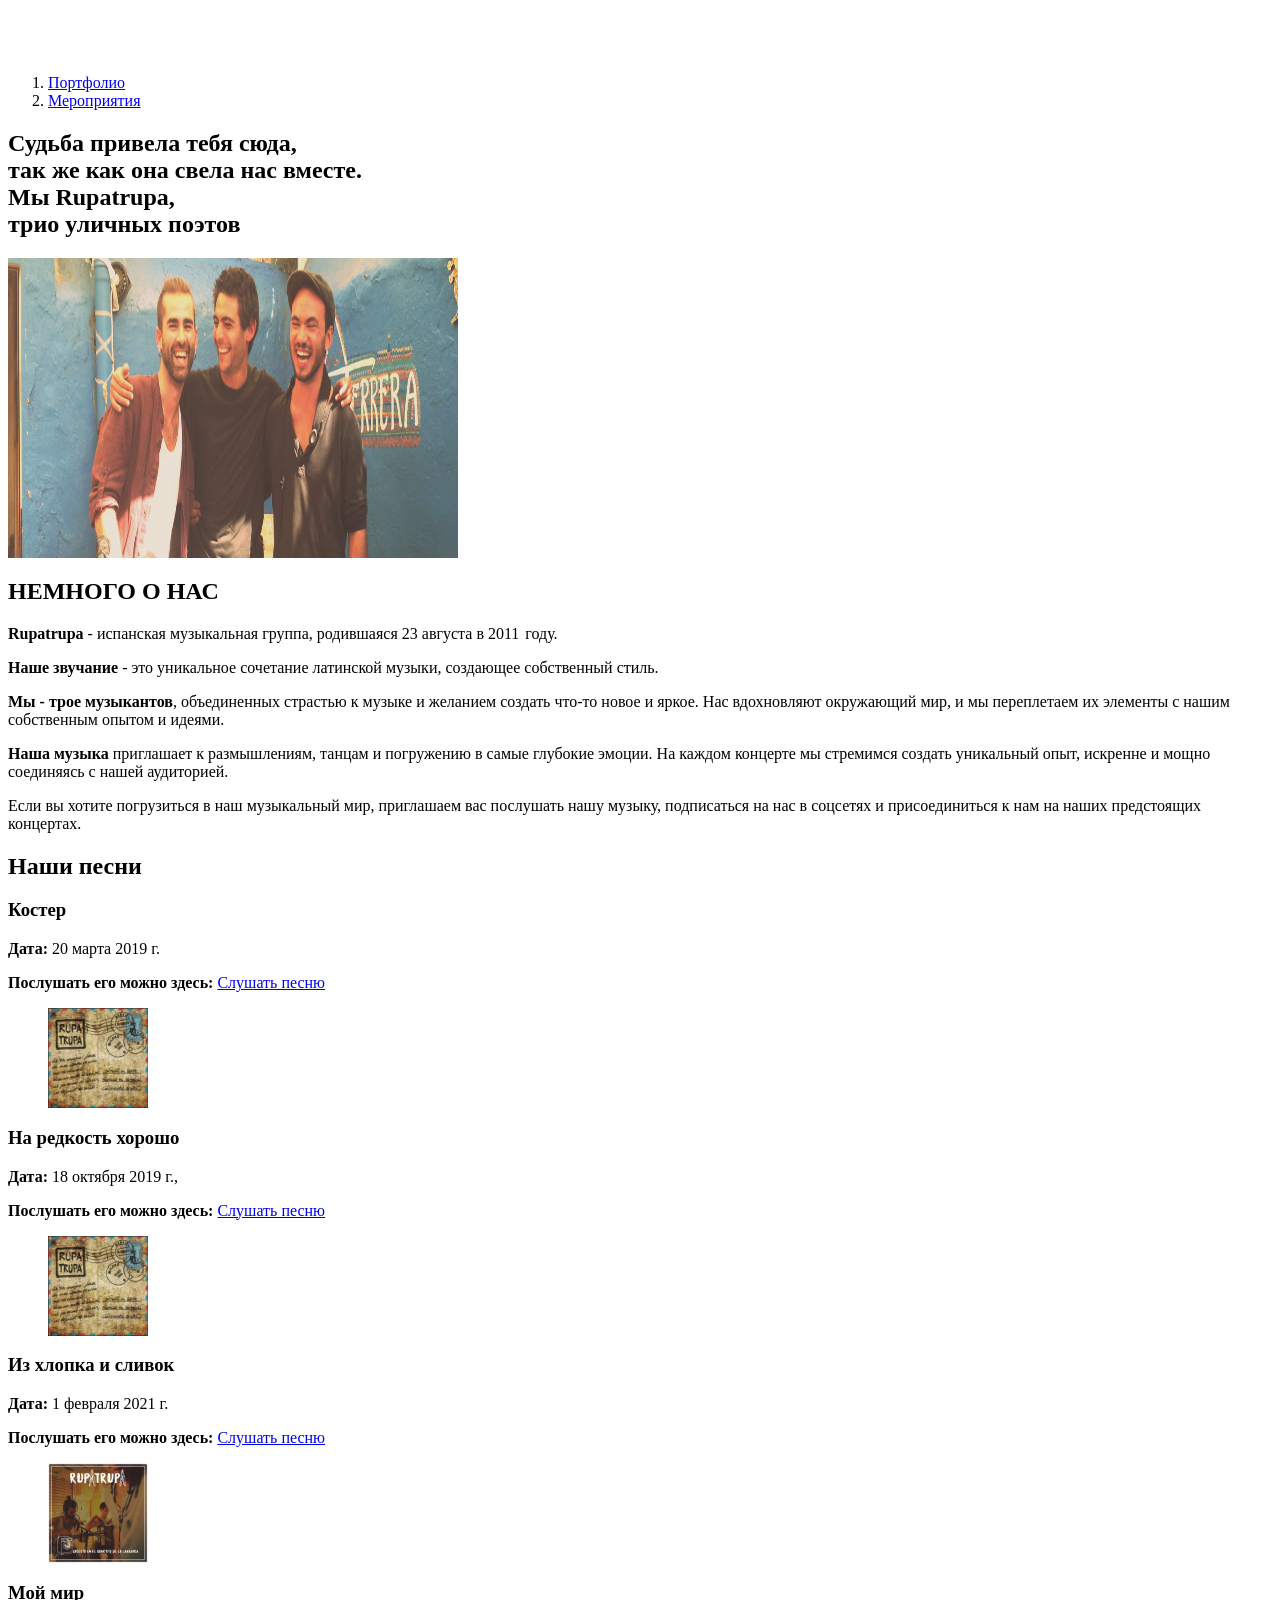
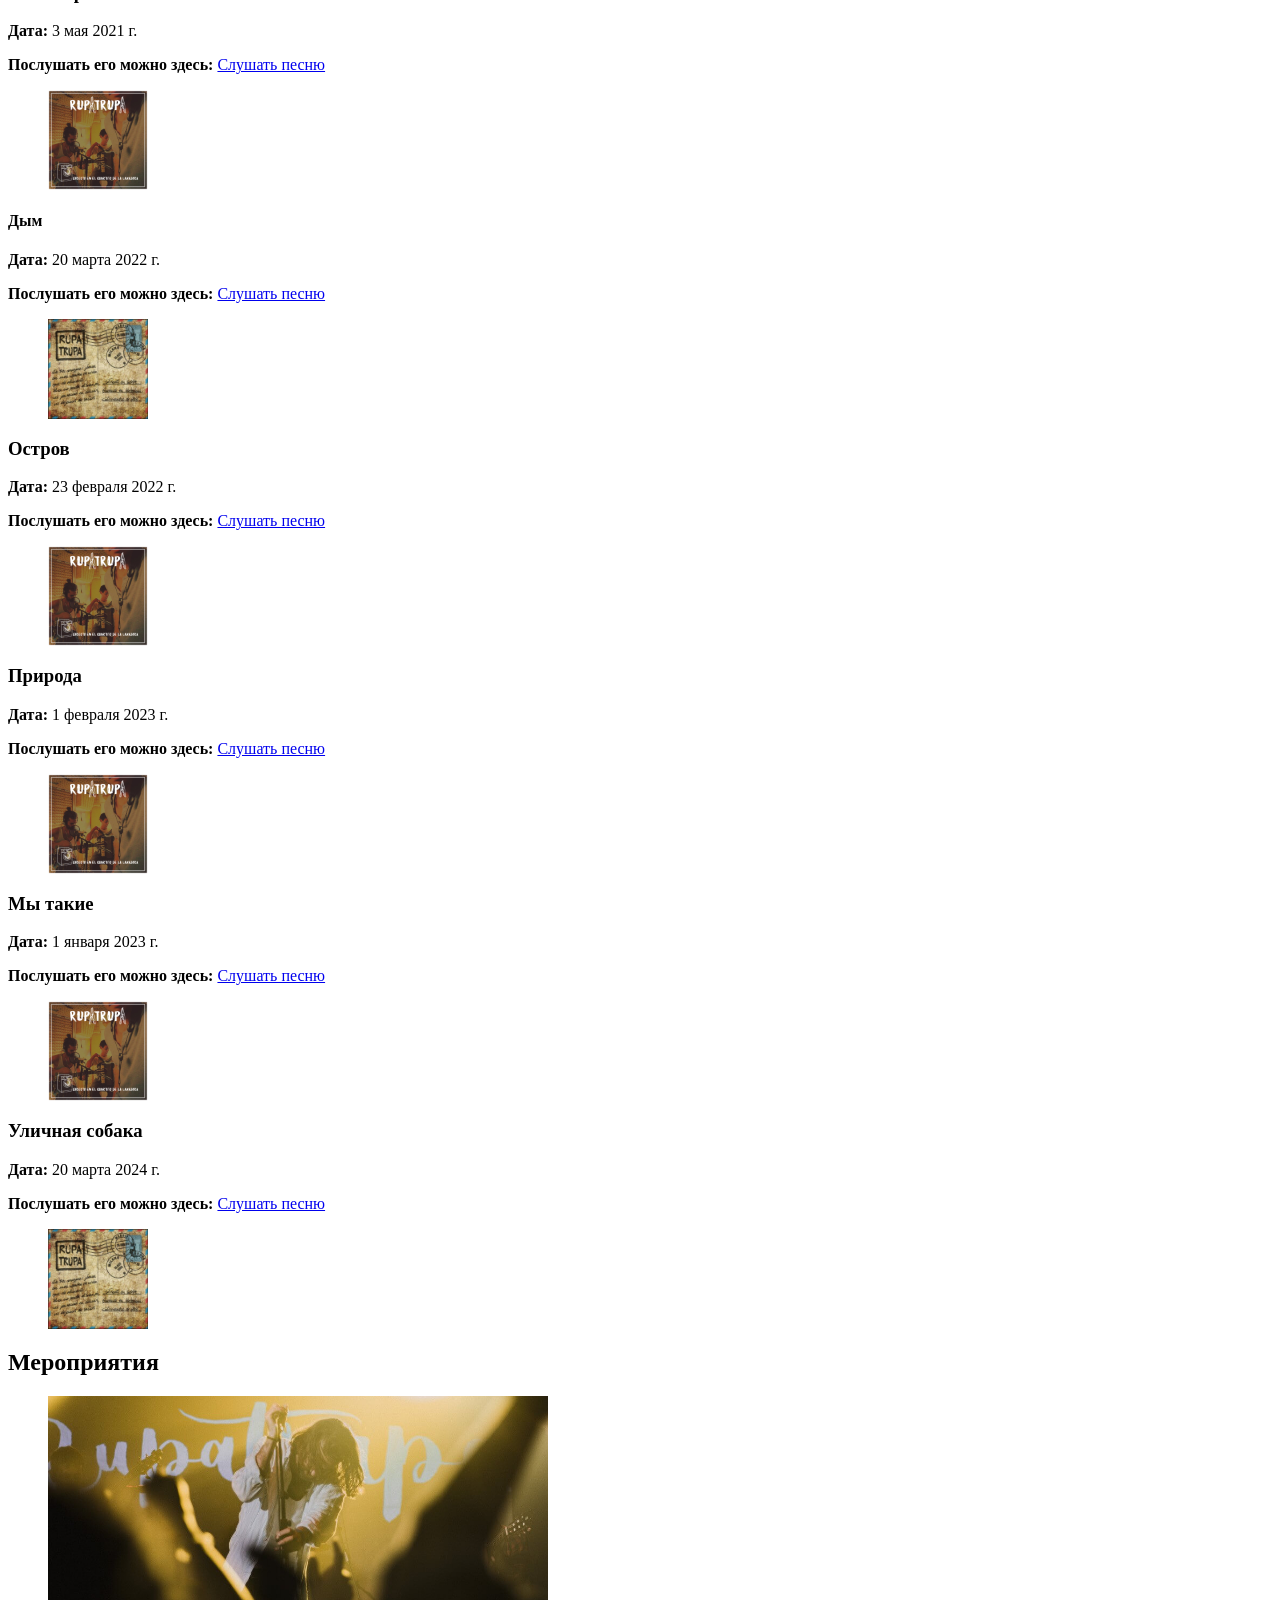
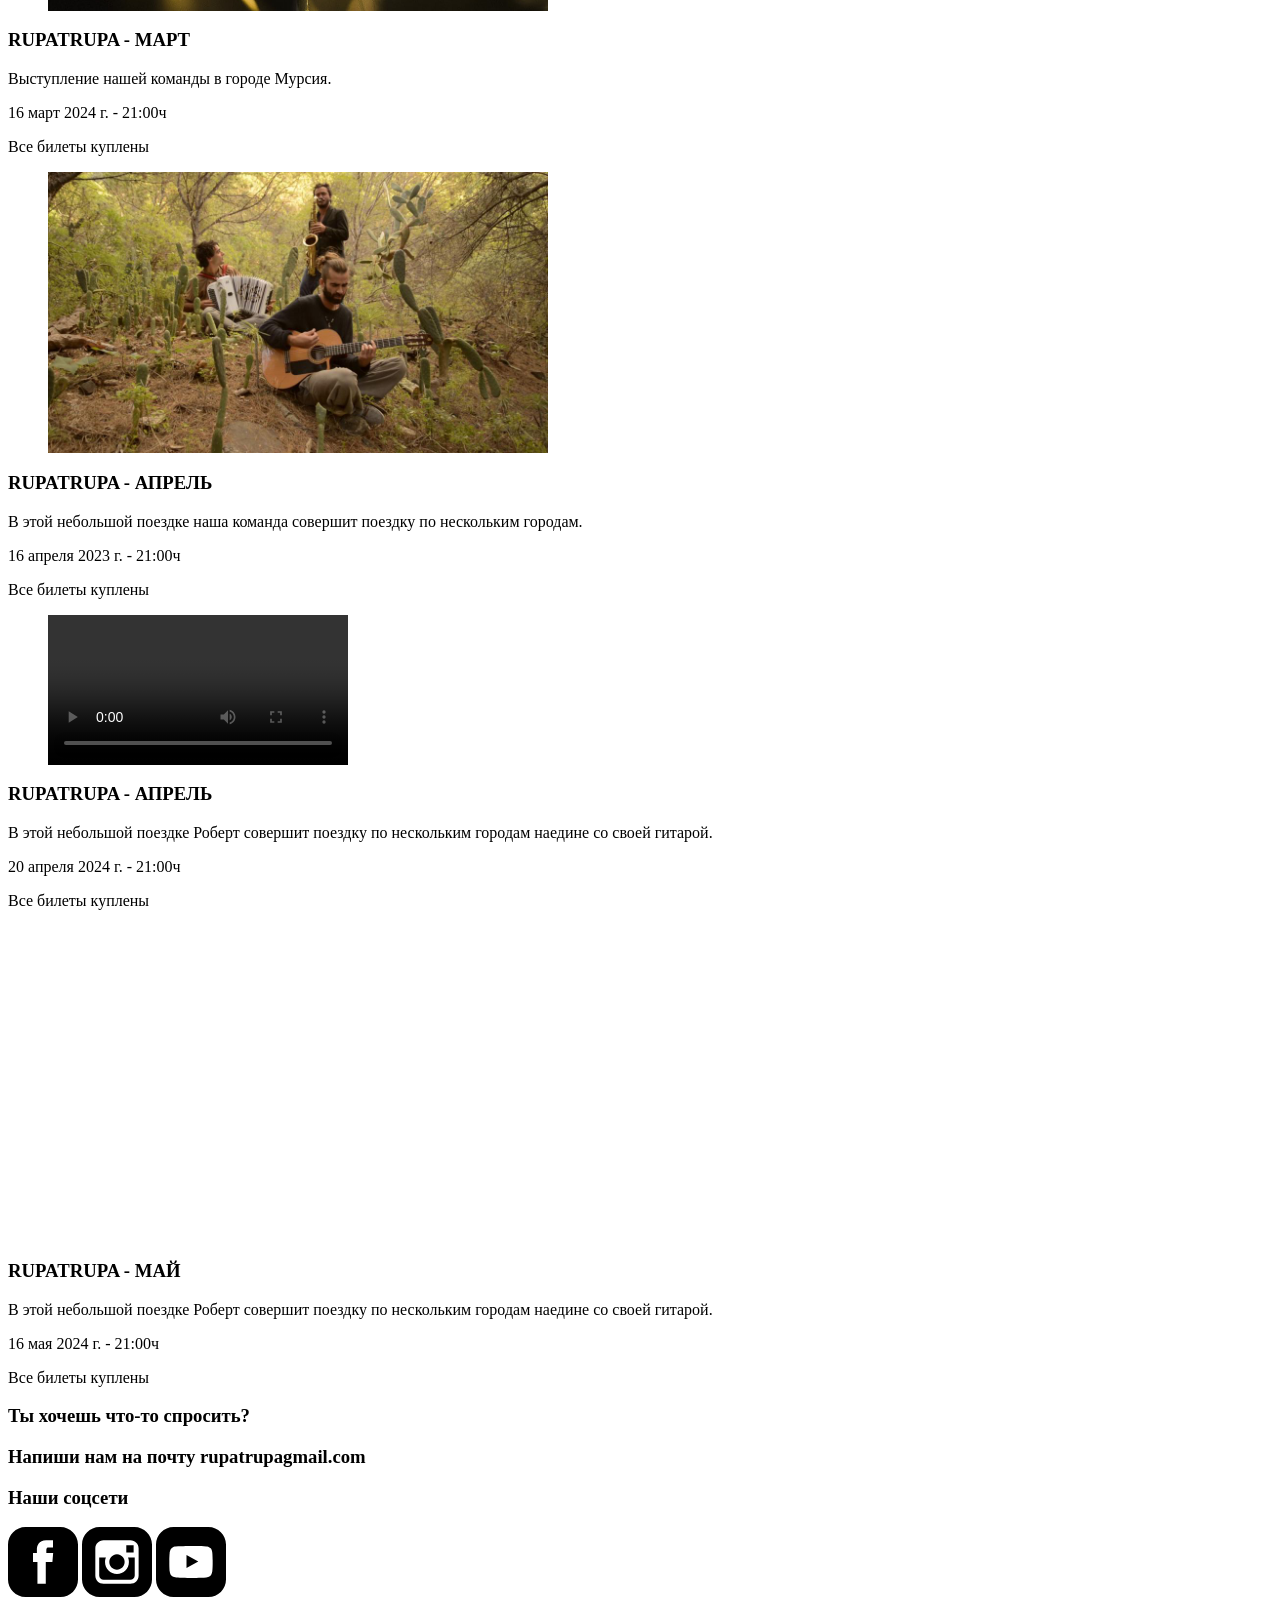
==== index.html @ 08606d7d "Add files via upload" ====
<html lang="es">
  <head>
    <meta charset="UTF-8" />
    <title>Rupatrupa</title>
    <link rel="icon" type="image/icon" href="images/git.ico" />
    <link rel="stylesheet" href="css/styl.css">
  </head>
  
  <body>
  
    <header class="header">
      <div class="container" >
        <img src="images/logo.png" alt="лого" width="170px" height="50px" />
        <nav class="menu">
          <ol>
            <li>
              <a href="#portafolio">Портфолио</a> </li>
             <li>
              <a href="#eventos">Мероприятия</a>
            </li>
          </ol>
        </nav>
      </div>
    </header>
    
	
    <section class="hero">
      <div class="container">
        <h1>
          Судьба привела тебя сюда, <br> так же как она свела нас вместе. <br>  Мы Rupatrupa, <br> трио уличных поэтов
        </h1>
       <img class="hero_image" src="images/hero.jpg" width="450" height="300" alt="imagen">
      </div>
    </section>
	
	
    <div class="container">
      <h2>НЕМНОГО О НАС</h2>
    </div>
	
	
        <div class="container"> 
			<p><strong> Rupatrupa </strong> - испанская музыкальная группа, родившаяся 23 августа в 2011  году.</p>
			<p><strong> Наше звучание </strong> - это уникальное сочетание латинской музыки, создающее собственный стиль.</p>
			<p><strong> Мы - трое музыкантов</strong>, объединенных страстью к музыке и желанием создать что-то новое и яркое. 
			Нас вдохновляют окружающий мир, и мы переплетаем их элементы с нашим собственным опытом и идеями.</p>
			<p><strong>Наша музыка </strong> приглашает к размышлениям, танцам и погружению в самые глубокие эмоции. 
			На каждом концерте мы стремимся создать уникальный опыт, искренне и мощно соединяясь с нашей аудиторией.</p>
			<p>Если вы хотите погрузиться в наш музыкальный мир, приглашаем вас послушать нашу музыку, подписаться на нас в соцсетях и присоединиться к нам на наших предстоящих концертах.</p>
		</div>
  
	
	<div class="container">
      <h2>Наши песни</h2>
    </div>
    <section class="portfolio">
	
        <article class="project orange">
          <div class="song_details">  
            <h3 class="song_title">Костер</h3> 
            <p><strong> Дата:</strong> 20 марта 2019 г.</p>
            <p><strong>Послушать его можно здесь: </strong> <a href="https://www.youtube.com/watch?v=B21QN-ocC3s">Слушать песню</a> </p> 
            <figure class="album_imageContainer"><img class="project_image" width="100px" src="images/directo_en_sdma.jpg" alt="Костер"></figure>
          </div>
        </article>
		
        <article class="project blue">
          <div class="song_details">  
            <h3 class="song_title">На редкость хорошо</h3> 
            <p><strong>Дата:</strong> 18 октября 2019 г.,</p>
            <p><strong>Послушать его можно здесь: </strong> <a href="https://www.youtube.com/watch?v=B21QN-ocC3s">Слушать песню</a> </p>             
                        
            <figure class="album_imageContainer"><img class="project_image" width="100px" src="images/directo_en_sdma.jpg" alt="На редкость хорошо"></figure>
          </div>
        </article>
		
        <article class="project orange">
          <div class="song_details">  
            <h3 class="song_title">Из хлопка и сливок</h3> 
            <p><strong>Дата: </strong>1 февраля 2021 г.</p>
            <p><strong>Послушать его можно здесь: </strong> <a href="https://www.youtube.com/watch?v=104ztWFC1-w">Слушать песню</a> </p>
            
			<figure class="album_imageContainer"><img class="project_image" width="100px" src="images/Directo_En_El_Cuartito_De_La_Lavadora.jpg" alt="Из хлопка и сливок"></figure>
          </div>
        </article>
		
        <article class="project blue">
          <div class="song_details">  
            <h3 class="song_title">Мой мир</h3> 
            <p><strong>Дата: </strong>3 мая 2021 г.</p>
            <p><strong>Послушать его можно здесь: </strong> <a href="https://www.youtube.com/watch?v=YXo5l6yQ_VI">Слушать песню</a> </p>
      
			<figure class="album_imageContainer"><img class="project_image" width="100px" src="images/Directo_En_El_Cuartito_De_La_Lavadora.jpg" alt="Мой мир"></figure>
          </div>
        </article>
		
        <article class="project orange">
          <div class="song_details">  
            <h4 class="song_title">Дым</h4> 
            <p><strong>Дата:</strong> 20 марта 2022 г.</p>
            <p><strong>Послушать его можно здесь: </strong> <a href="https://www.youtube.com/watch?v=Vs8EsCVEpsI">Слушать песню</a> </p>
            
			<figure class="album_imageContainer"><img class="project_image" width="100px" src="images/directo_en_sdma.jpg" alt="Дым"></figure>
          </div>
        </article>
		
        <article class="project blue">
          <div class="song_details">  
            <h3 class="song_title">Остров</h3> 
            <p><strong>Дата: </strong>23 февраля 2022 г.</p>
            <p><strong>Послушать его можно здесь: </strong> <a href="https://www.youtube.com/watch?v=RRPLOMnJju4">Слушать песню</a></p>
            
			<figure class="album_imageContainer"><img class="project_image" width="100px" src="images/Directo_En_El_Cuartito_De_La_Lavadora.jpg" alt="Остров"></figure>
          </div>
        </article>
		
        <article class="project orange">
          <div class="song_details">  
            <h3 class="song_title">Природа</h3> 
            <p><strong>Дата: </strong>1 февраля 2023 г.</p>
            <p><strong>Послушать его можно здесь: </strong> <a href="https://www.youtube.com/watch?v=TB2hC07CUnU">Слушать песню</a> </p>
            
			<figure class="album_imageContainer"><img class="project_image" width="100px" src="images/Directo_En_El_Cuartito_De_La_Lavadora.jpg" alt="Природа"></figure>
          </div>
        </article>
		
        <article class="project blue">
          <div class="song_details">  
            <h3 class="song_title">Мы такие</h3> 
            <p><strong>Дата: </strong> 1 января 2023 г.</p>
            <p><strong>Послушать его можно здесь: </strong> <a href="https://www.youtube.com/watch?v=Q0g835ZI-mk">Слушать песню</a> </p>
            
			<figure class="album_imageContainer"><img class="project_image" width="100px" src="images/Directo_En_El_Cuartito_De_La_Lavadora.jpg" alt="Мы такие"></figure>
          </div>
        </article>
		
        <article class="project orange">
          <div class="song_details">  
            <h3 class="song_title">Уличная собака</h3> 
            <p><strong>Дата:</strong> 20 марта 2024 г.</p>
            <p><strong>Послушать его можно здесь: </strong> <a href="https://www.youtube.com/watch?v=DteEAv3qIuc">Слушать песню</a> </p>
			<figure class="album_imageContainer"><img class="project_image" width="100px" src="images/directo_en_sdma.jpg" alt="Уличная собака"></figure>
          </div>
        </article> 
		
    </section>
	
	
    <div class="container">
      <h2 class="event-list-title" >Мероприятия</h2>
    </div>
    <section id="eventos" class="event_list" >
      <div class="container">
	  
        <article class="event">
          <figure class="event_imageContainer">
            <img class="event_image" src="images/Concierto-de-Rupatrupa-en-Bogota-2020.jpg" width="500" />
          </figure>
          <div class="event_details">
            <h3 class="event_title" >RUPATRUPA - МАРТ</h3>
            <p class="event_description">Выступление нашей команды в городе Мурсия.</p>
            <div class="event_info">
              <p>16 март 2024 г. - 21:00ч</p>
            </div>
            <a class="event_url">Все билеты куплены</a>
          </div>
        </article>
		
        <article class="event">
          <figure class="event_imageContainer">
            <img class="event_image" src="images/concierto-numero-tres.jpg" width="500" />
          </figure>
          <div class="event_details">
            <h3 class="event_title" >RUPATRUPA - АПРЕЛЬ</h3>
            <p class="event_description">В этой небольшой поездке наша команда совершит поездку по нескольким городам.</p>
            <div class="event_info">
              <p>16 апреля 2023 г. - 21:00ч</p>
            </div>
            <a class="event_url">Все билеты куплены</a>
          </div>
        </article>
		
        <article class="event">
          <figure class="event_imageContainer">
            <video class="html_video" src="images/Rupatrupa_-_Playa_Libertad.mp4" controls></video>
          </figure>
          <div class="event_details">
            <h3 class="event_title" >RUPATRUPA - АПРЕЛЬ</h3>
            <p class="event_description">В этой небольшой поездке Роберт совершит поездку по нескольким городам наедине со своей гитарой.</p>
            <div class="event_info">
              <p>20 апреля 2024 г. - 21:00ч</p>
            </div>
            <a class="event_url">Все билеты куплены</a>
          </div>
        </article>
		
        <article class="event">
          <figure class="event_imageContainer">
            <div class="youtube-container">
              <iframe class="youtube-video" width="560" height="315" src="https://www.youtube.com/embed/HrO_XR2rJbs" frameborder="0" allow="accelerometer; autoplay; encrypted-media; gyroscope; picture-in-picture" allowfullscreen></iframe>
            </div>
          </figure>
          <div class="event_details">
            <h3 class="event_title" >RUPATRUPA - МАЙ</h3>
            <p class="event_description">В этой небольшой поездке Роберт совершит поездку по нескольким городам наедине со своей гитарой.</p>
            <div class="event_info">
              <p>16 мая 2024 г. - 21:00ч</p>
            </div>
            <a class="event_url">Все билеты куплены</a>
          </div>
        </article>
		
      </div>
    </section>
    
	
    <footer class="footer">
	
      <div class="container">
	  
        <form action="/suscripcion/" class="form_email">
		
            <h3>Ты хочешь что-то спросить?</h3> 
			<h3>Напиши нам на почту rupatrupagmail.com </h3>
			
			<h3>Наши соцсети </h3> 
			<a href="https://www.facebook.com/sesiondemicrosabiertos"><img  src="images/facebook.svg" width="70" height="70" alt="imagen"></a>
			<a href="https://www.instagram.com/sesiondemicrosabiertos"><img  src="images/instagram.svg" width="70" height="70" alt="imagen"></a>
			<a href="https://www.youtube.com/@sesiondemicrosabiertos/videos"><img src="images/youtube.svg" width="70" height="70" alt="imagen"></a> 
			
        </form>

      </div>
    
    </footer>
   
  </body>
  
</html>
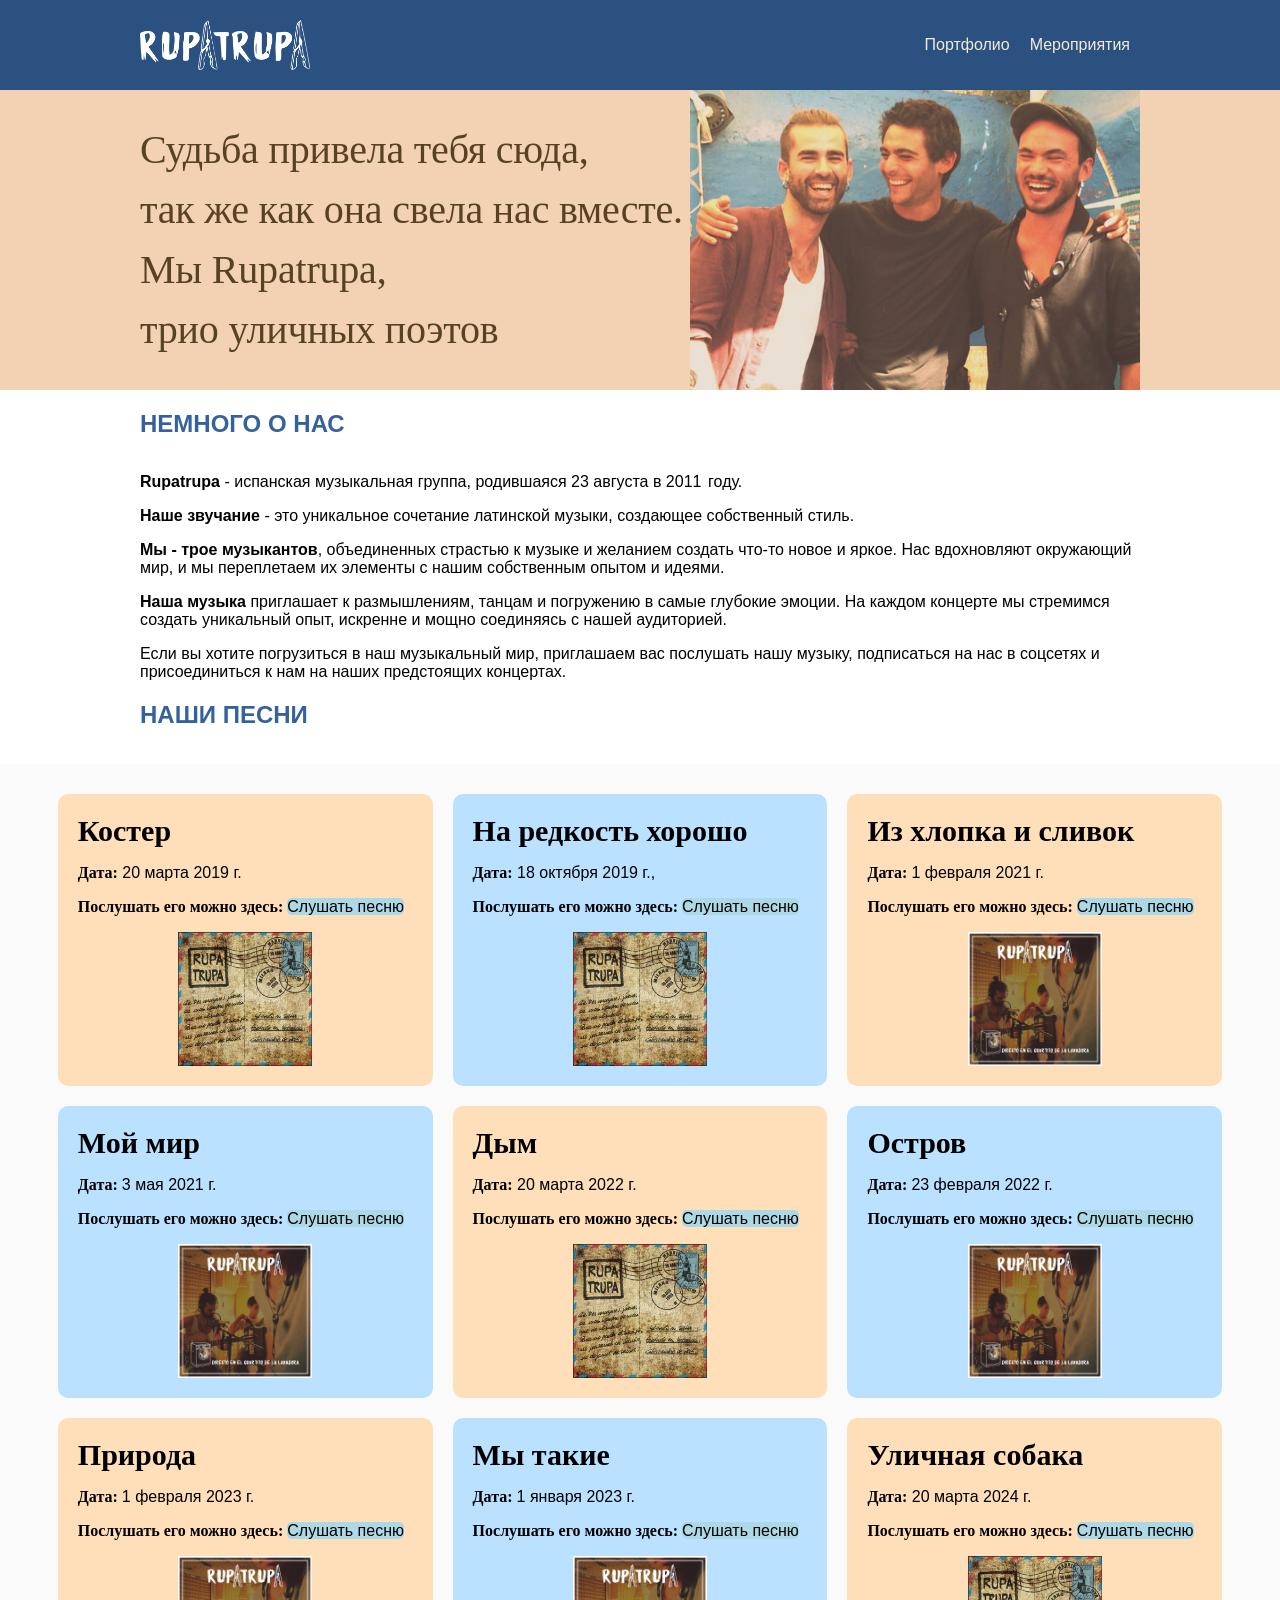
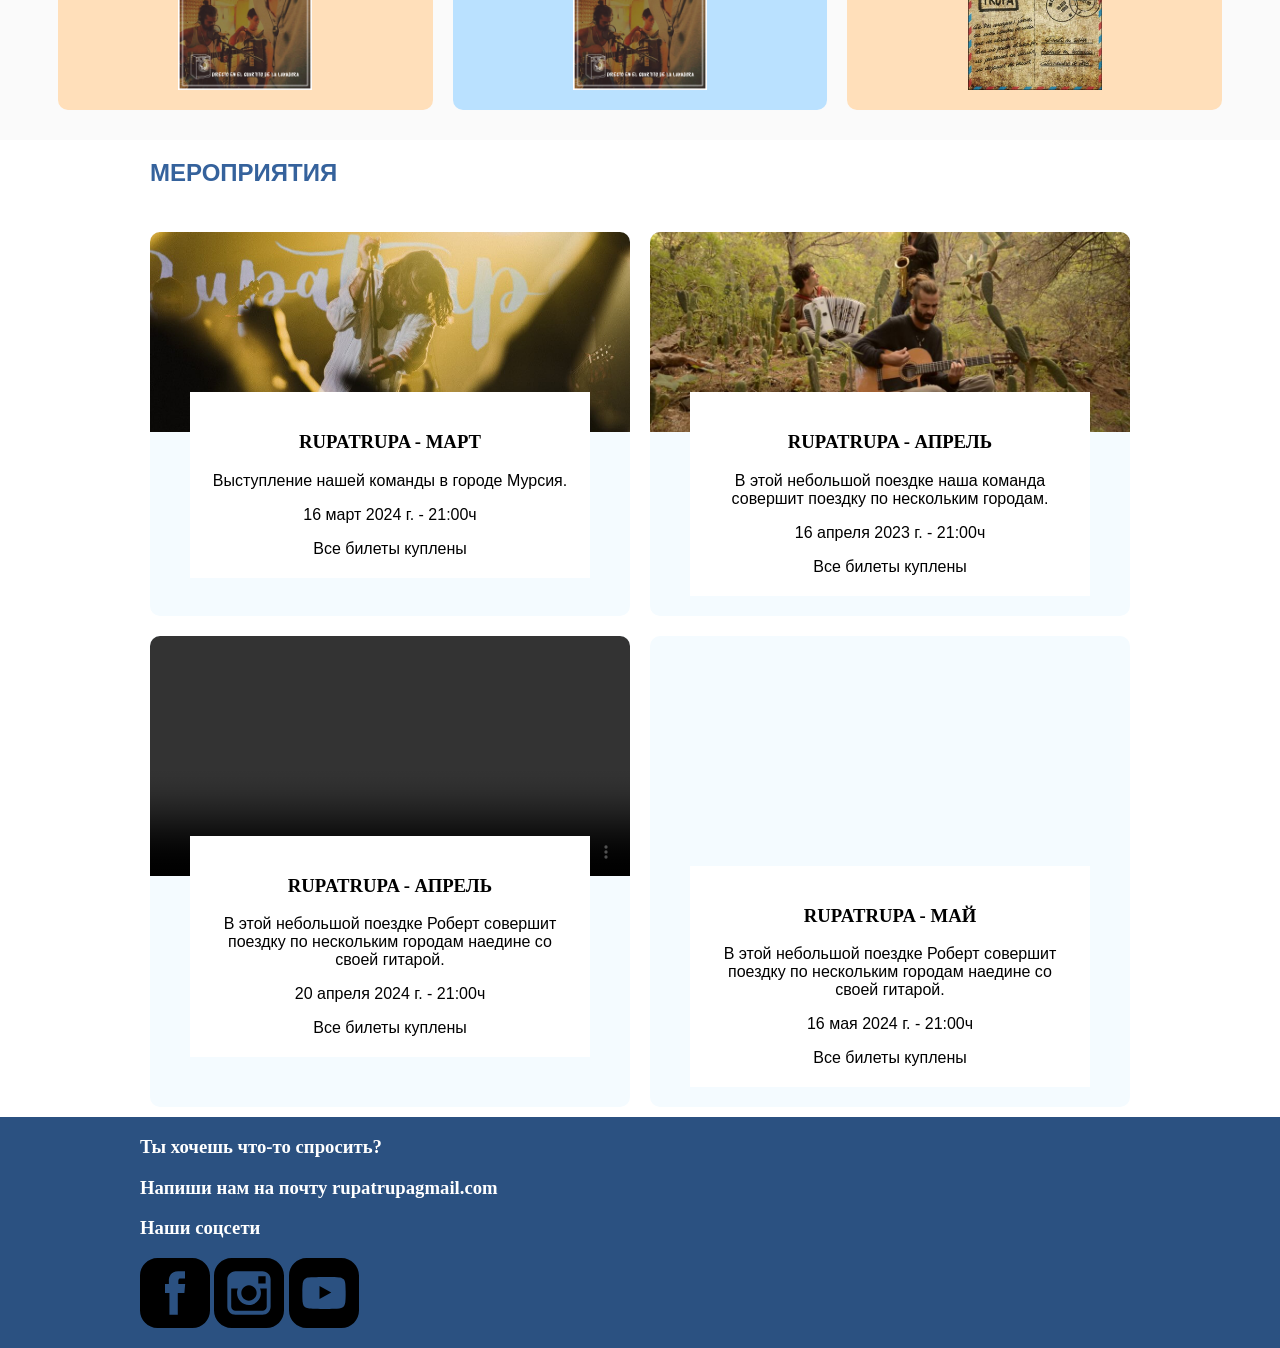
==== commit b398921b: "Update index.html" ====
--- a/index.html
+++ b/index.html
@@ -3,7 +3,7 @@
     <meta charset="UTF-8" />
     <title>Rupatrupa</title>
     <link rel="icon" type="image/icon" href="images/git.ico" />
-    <link rel="stylesheet" href="css/styl.css">
+    <link rel="stylesheet" href="styl.css">
   </head>
   
   <body>
--- a/styl.css
+++ b/styl.css
@@ -0,0 +1,267 @@
+
+body {
+    font-family: 'Source Sans Pro', sans-serif;
+    margin:0px;
+
+}
+
+h1,
+h2,
+h3,
+h4,
+h5,
+h6
+{
+    font-family: 'Fjalla One', serif;
+}
+
+h1 {
+    font-size: 40px;
+    line-height: 1.5;
+    font-weight: normal;
+    /*    font-style: italic;*/
+    letter-spacing: -.2px;
+    color: rgb(87, 66, 34);
+    margin: 0;
+
+}
+
+h1 strong{
+    color: rgb(53, 98, 156);
+}
+
+h2{
+    color: rgb(53, 98, 156);
+    text-transform: uppercase;
+    font-family: 'Source Sans Pro', sans-serif;
+    font-weight: bold;
+    font-size: 24px;
+    margin-bottom:35px;
+}
+
+.hero{
+    height: 300px;
+    /* background-image: url('../images/hero.jpg'); */
+    background-color: #f2d2b3;
+    /* background-size: 500px 300px; */
+    /* background-repeat: no-repeat; */
+    background-position-x: right ;
+    display:flex;
+    align-items: center;
+    justify-content: space-between;
+    /* контейнер наследует все это */
+    flex-wrap: wrap;
+}
+
+.hero_image{
+    object-fit: cover;/*устанавливает исходные размеры изображения*/
+}
+
+.portfolio{
+    background:#fafafa;
+    padding: 20px;
+    display: flex;
+    justify-content: center;
+    margin:0;
+    margin:0 auto;
+    flex-wrap: wrap;
+}
+
+.project{/*плитка*/
+    border: none;
+    border-radius: 10px;
+    margin-bottom: 15px;
+    padding: 20px;
+    display: flex;
+    flex-direction: column;
+    width: 27%;
+    height: auto;
+    align-items: center;
+    justify-content: center;
+    margin:10px;
+    flex-wrap: wrap;
+}
+
+.project.orange{
+    background-color: #ffdfba;/*оранжевые*/
+}
+
+.project.blue{
+    background-color: #bae1ff;/*синий*/
+}
+
+.project p a{
+    color:black;
+    width: 100px;
+    height: 40px;
+    border-radius: 5px;
+    background-color: lightblue;
+    text-decoration: none;
+}
+
+.project strong{
+    font-family: 'Fjalla One', serif;
+}
+
+.song_description{
+    font-size: 20px;
+
+}
+.song_title{
+    font-size: 30px;
+    margin-top:0;
+    margin-bottom:10px;
+
+}
+
+.song_details{
+   width: auto;
+}
+
+.album_imageContainer{
+    width: auto;
+    text-align: center;
+}
+
+.album_imageContainer img{
+    width: 40%;
+}
+
+
+ol,
+ul{
+margin: 0;
+padding: 0;
+list-style: none;
+}
+
+figure{
+    margin: 0;
+}
+
+.header{
+    background-color: rgb(43, 81, 129);
+    color: #f2eadc;
+    display: flex;
+    align-items: center;
+    justify-content: space-between;
+    height: 90px;
+    flex-wrap: wrap;
+}
+
+.header a{
+    color: #f2eadc;
+    text-decoration: none;
+}
+
+.menu{
+    height: inherit;
+}
+
+.header ol{
+    display: flex;
+    height:inherit;
+}
+
+.header ol li{
+    height: inherit;
+}
+
+.header a{
+    display: flex;
+    align-items: center;
+    height: inherit;
+    padding: 0 10px;
+}
+
+.footer{
+    color:white;
+    background-color: rgb(43, 81, 129);
+    display: flex;
+    align-items: center;
+    justify-content: space-between;
+
+}
+
+.footer a{/* если убрать слова уйдут вверх*/
+    color: white;
+}
+
+
+/* мероприятия */
+
+
+.event_list{
+    display: flex;
+    flex-wrap: wrap;
+
+}
+
+.event-list-title{
+    margin-left:10px ;
+}
+
+.event{
+    margin:10px auto;
+    width: 48%;
+    flex-shrink: 0;
+    border-radius: 10px;
+    overflow: hidden;
+    background: #f4fbff;
+}
+
+.event img{
+    width: 100%;
+    height: 200px;
+    object-fit: cover;
+}
+
+.event_details{
+    margin:20px 40px;
+    margin-top:-40px;
+    background-color: white;
+    position: relative;
+    padding:20px;
+    text-align: center;
+}
+
+.container{/* держатель мероприятия и контактов плитки */
+    /* border:1px solid red; */
+    max-width: 1000px;
+    flex: 1;
+    margin: 0 auto;
+    display: inherit;
+    justify-content: inherit;
+    align-items: inherit;
+    height: inherit;
+    flex-wrap: inherit;
+    border: inherit;
+}
+
+.html_video{/*держит видео плитку*/
+    width: 100%;
+    height: auto;
+}
+
+.youtube-video{/*плитка видео*/
+    width: 100%;
+    height: 100%;
+    position: absolute;
+    top: 0;
+    right: 0;
+    left: 0;
+    bottom: 0;
+}
+
+.youtube-container{/* видео в мероприятии*/
+
+    position: relative;
+    height:auto;
+    width: 100%;
+    padding-top: 56.25%;
+}
+
+
+
+/*   */
+
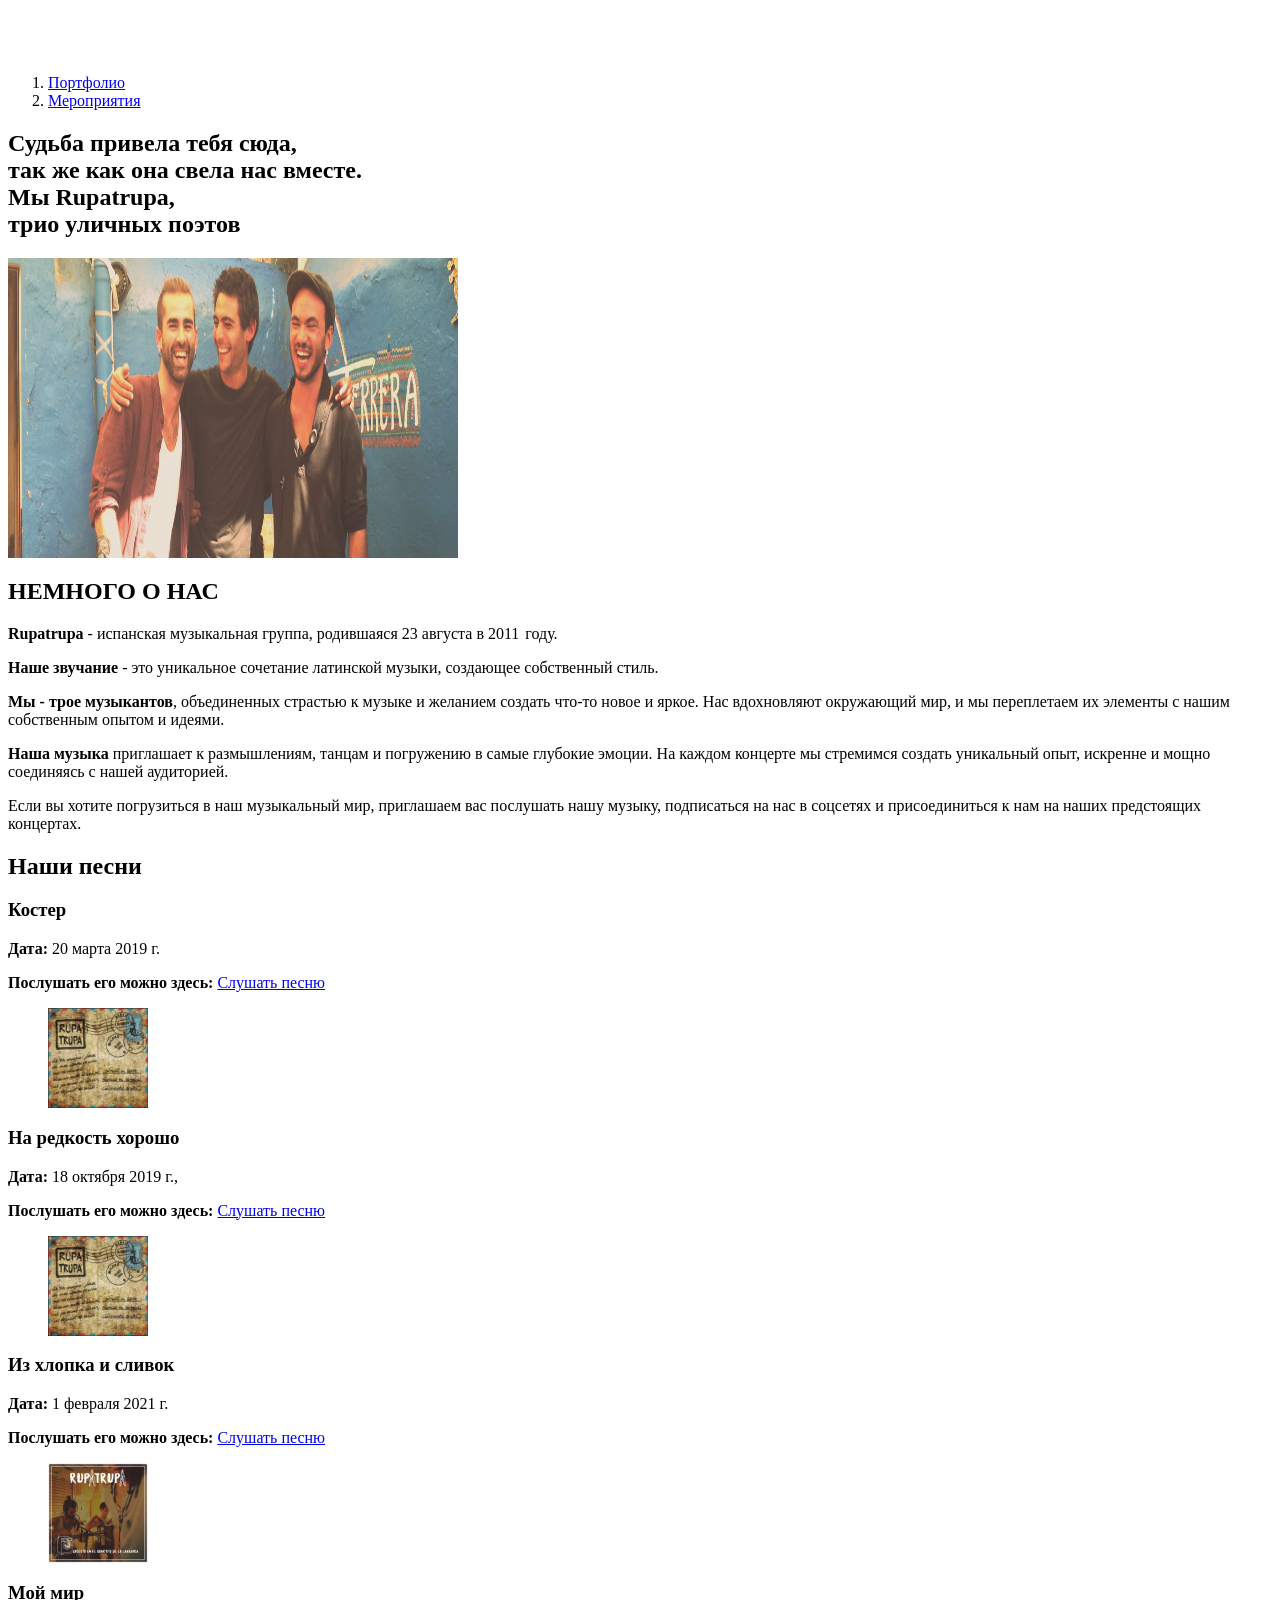
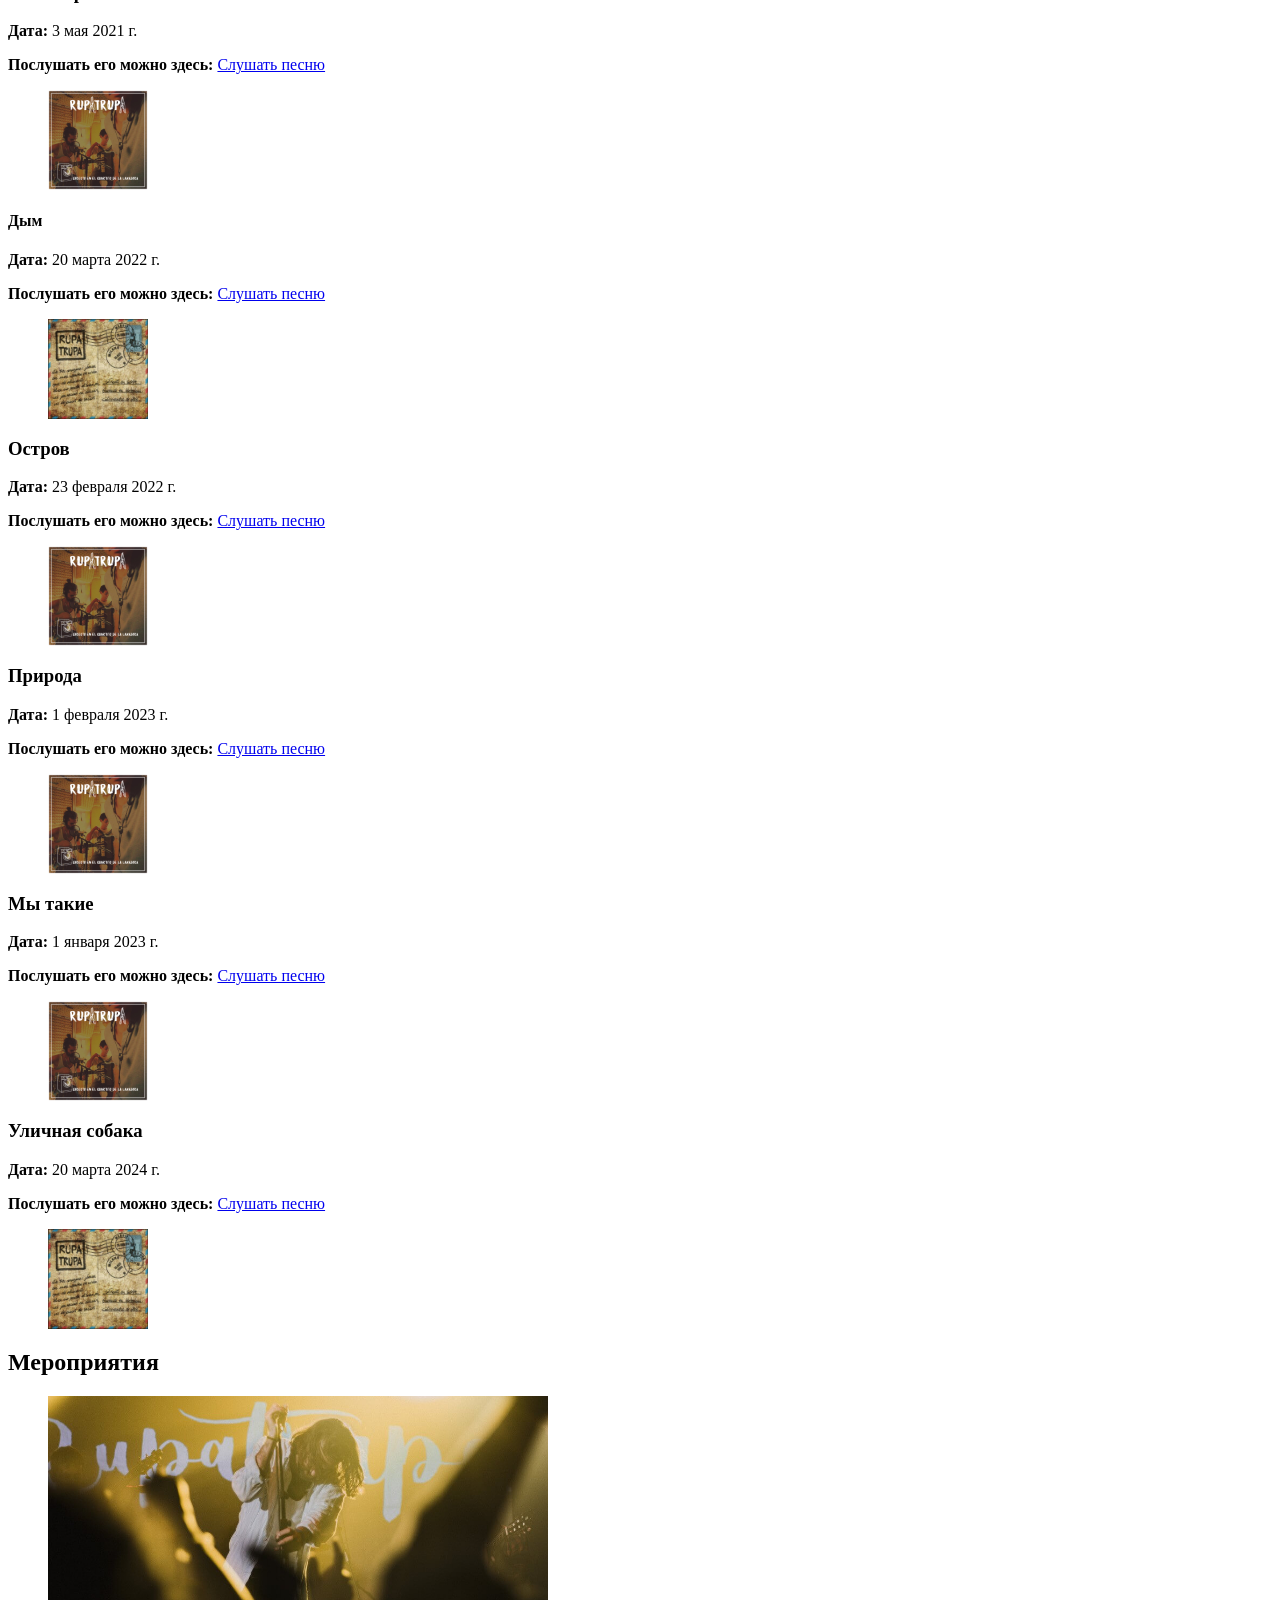
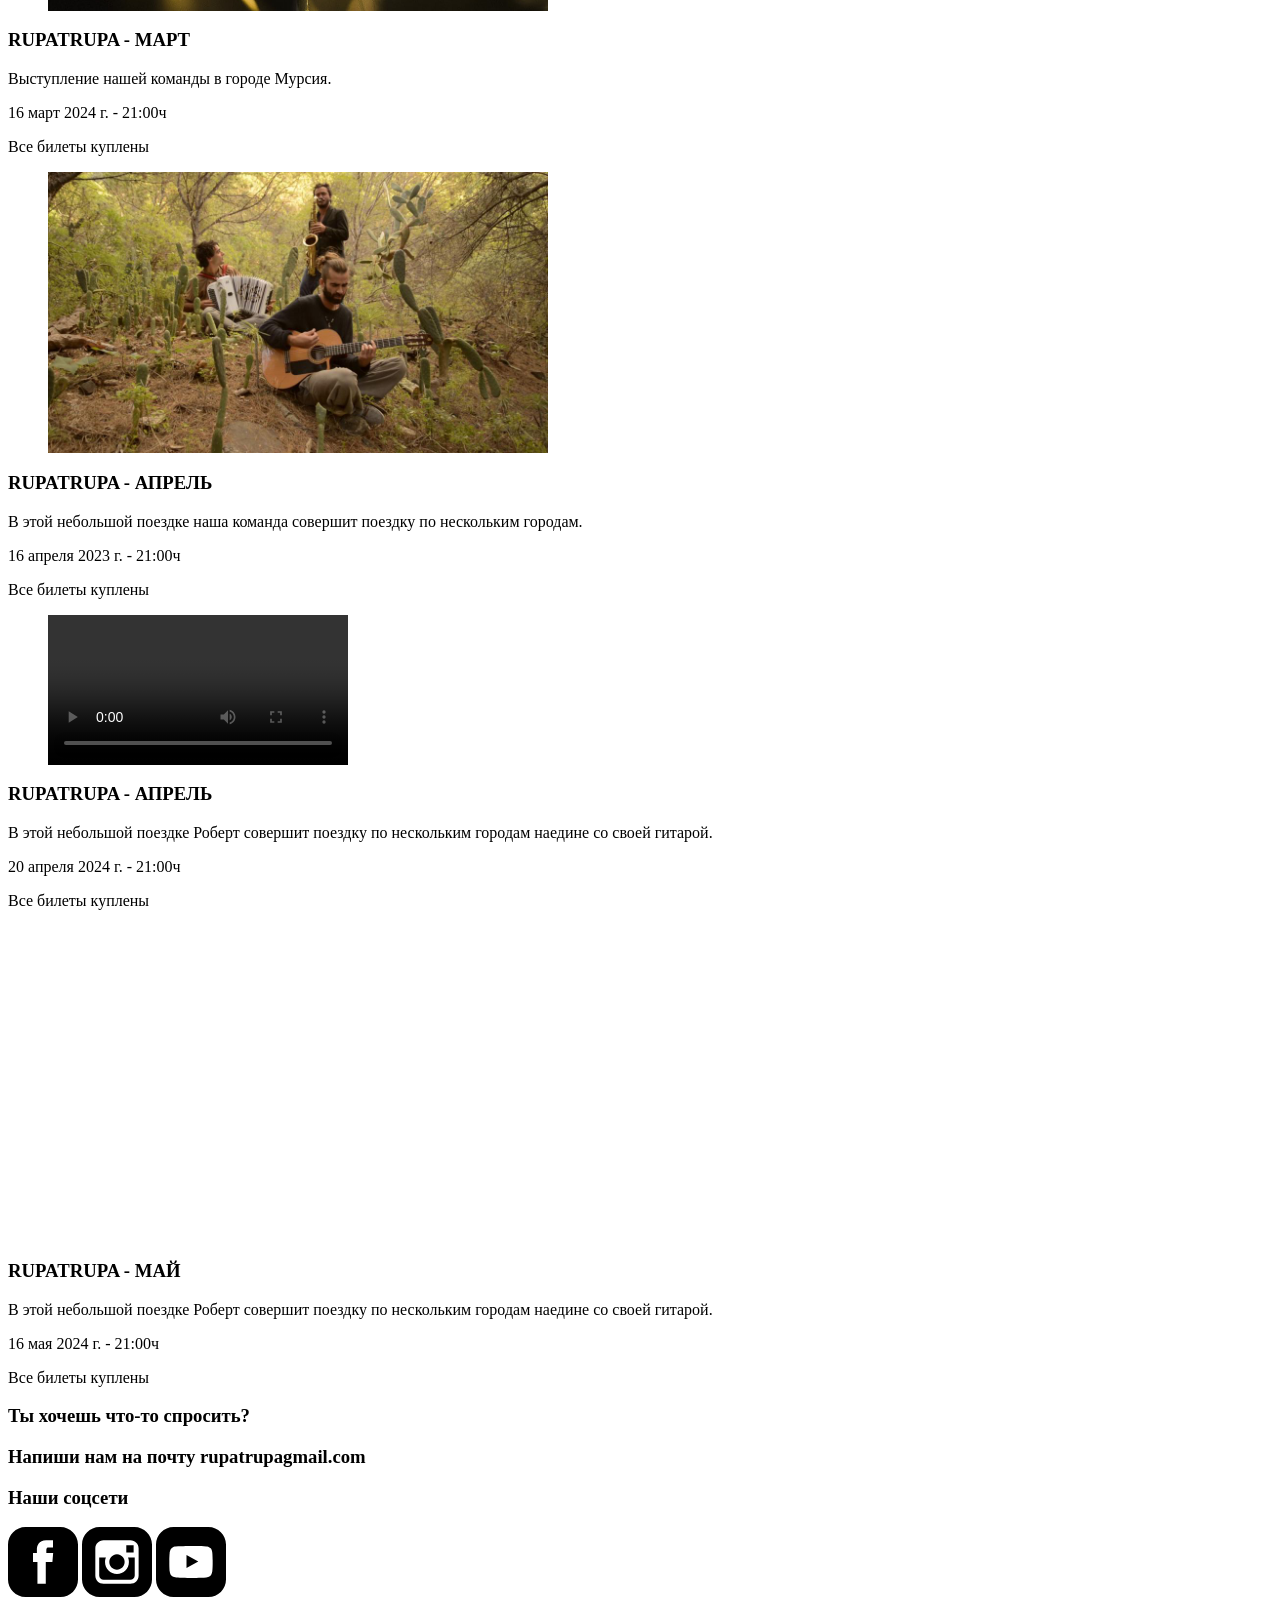
==== commit 4a91e928: "Update index.html" ====
--- a/index.html
+++ b/index.html
@@ -3,7 +3,7 @@
     <meta charset="UTF-8" />
     <title>Rupatrupa</title>
     <link rel="icon" type="image/icon" href="images/git.ico" />
-    <link rel="stylesheet" href="styl.css">
+    <link rel="stylesheet" href="css/styl.css">
   </head>
   
   <body>
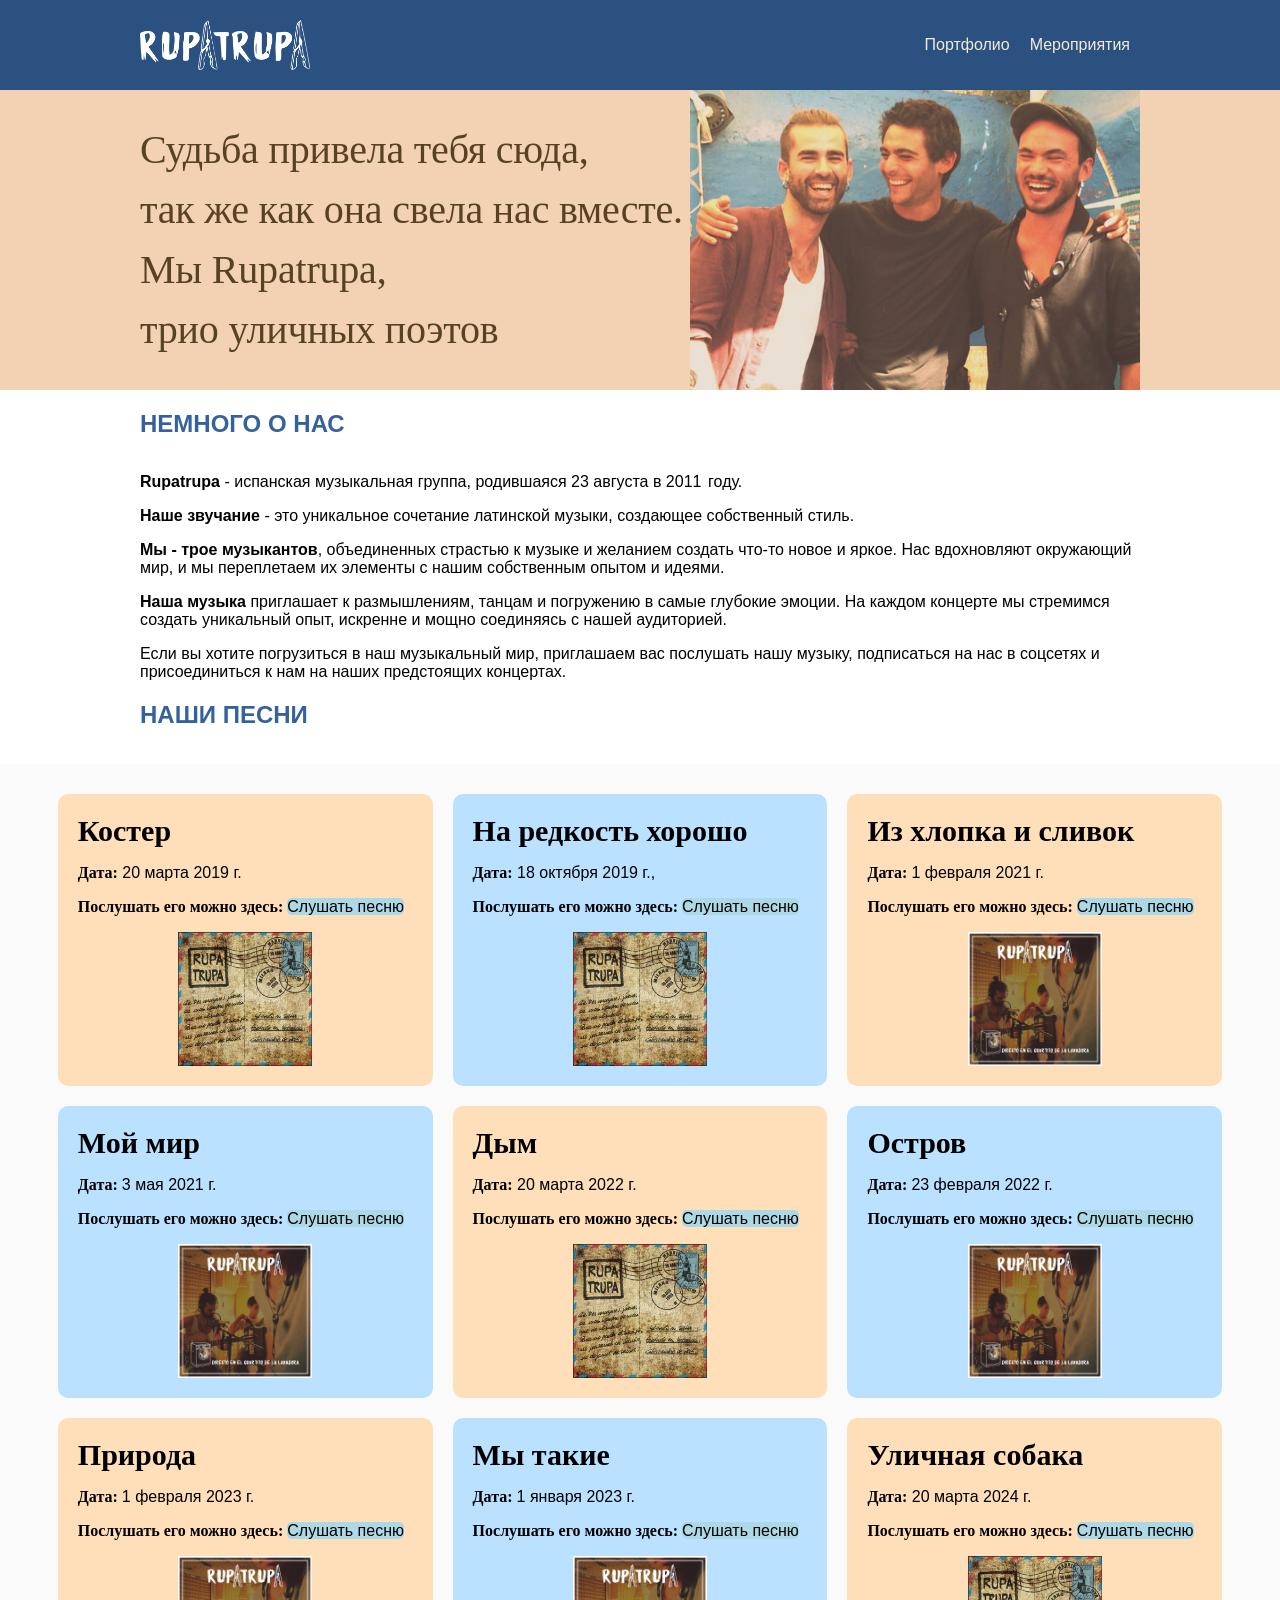
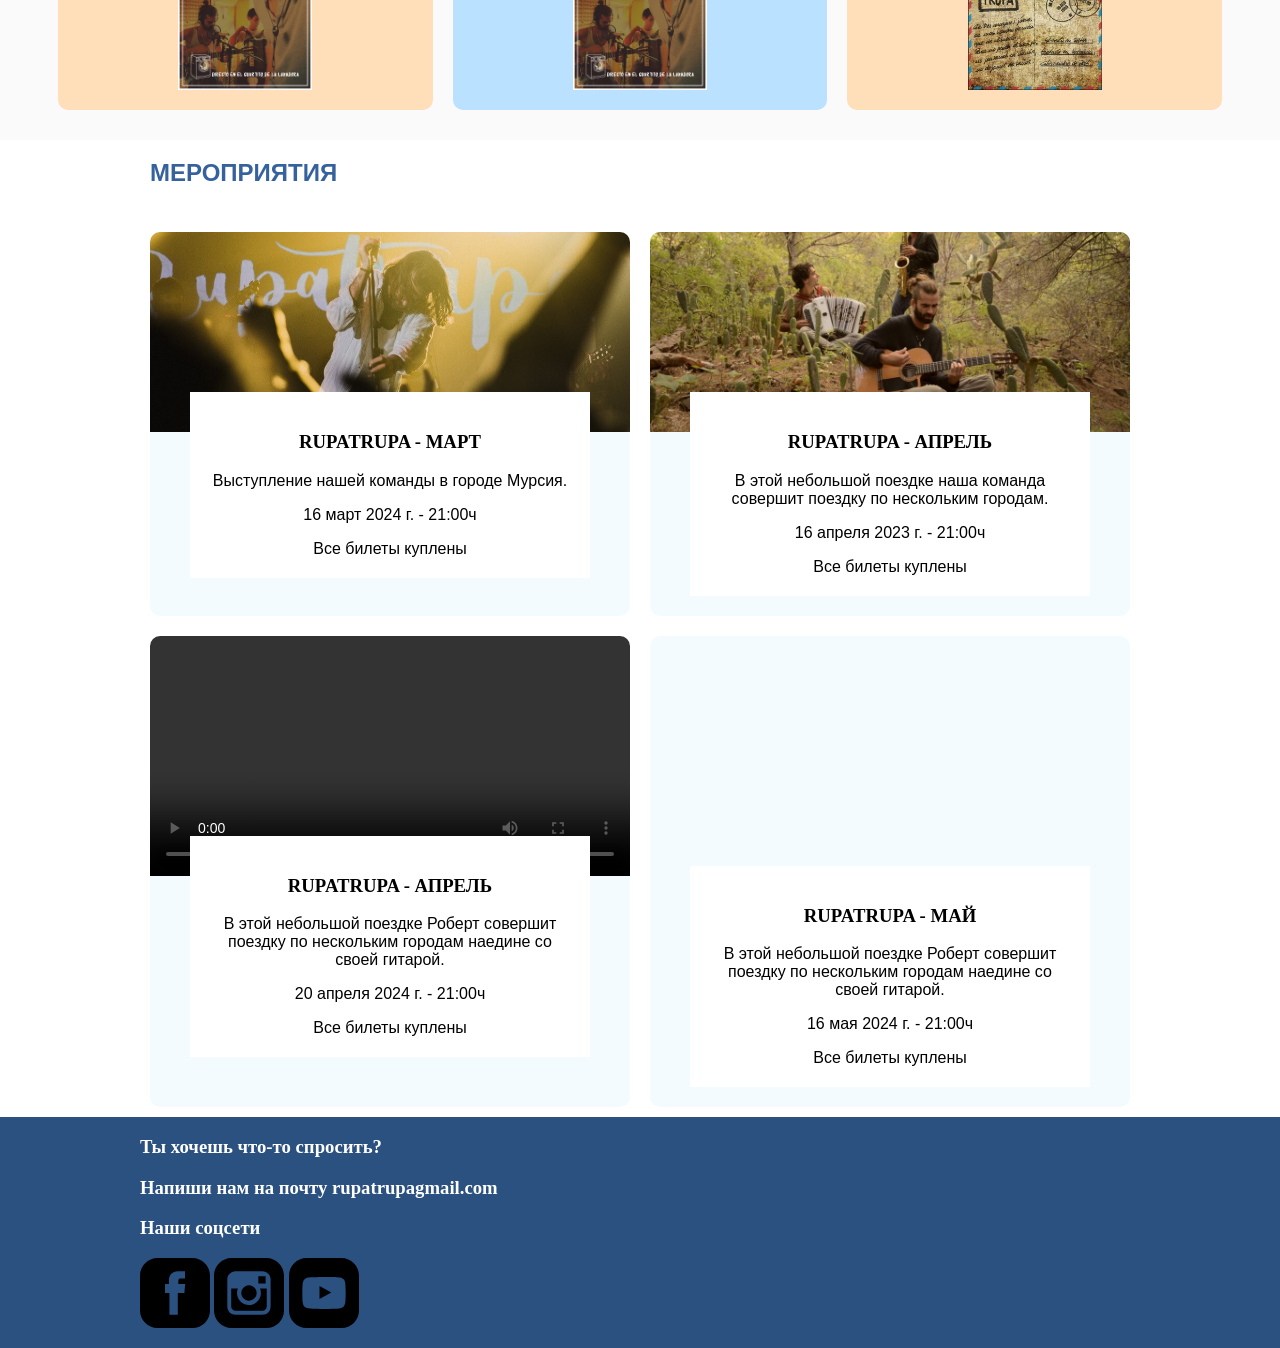
==== commit 3f958442: "Update index.html" ====
--- a/index.html
+++ b/index.html
@@ -3,7 +3,7 @@
     <meta charset="UTF-8" />
     <title>Rupatrupa</title>
     <link rel="icon" type="image/icon" href="images/git.ico" />
-    <link rel="stylesheet" href="css/styl.css">
+    <link rel="stylesheet" href="css/style.css">
   </head>
   
   <body>
--- a/css/style.css
+++ b/css/style.css
@@ -0,0 +1,267 @@
+
+body {
+    font-family: 'Source Sans Pro', sans-serif;
+    margin:0px;
+
+}
+
+h1,
+h2,
+h3,
+h4,
+h5,
+h6
+{
+    font-family: 'Fjalla One', serif;
+}
+
+h1 {
+    font-size: 40px;
+    line-height: 1.5;
+    font-weight: normal;
+    /*    font-style: italic;*/
+    letter-spacing: -.2px;
+    color: rgb(87, 66, 34);
+    margin: 0;
+
+}
+
+h1 strong{
+    color: rgb(53, 98, 156);
+}
+
+h2{
+    color: rgb(53, 98, 156);
+    text-transform: uppercase;
+    font-family: 'Source Sans Pro', sans-serif;
+    font-weight: bold;
+    font-size: 24px;
+    margin-bottom:35px;
+}
+
+.hero{
+    height: 300px;
+    /* background-image: url('../images/hero.jpg'); */
+    background-color: #f2d2b3;
+    /* background-size: 500px 300px; */
+    /* background-repeat: no-repeat; */
+    background-position-x: right ;
+    display:flex;
+    align-items: center;
+    justify-content: space-between;
+    /* контейнер наследует все это */
+    flex-wrap: wrap;
+}
+
+.hero_image{
+    object-fit: cover;/*устанавливает исходные размеры изображения*/
+}
+
+.portfolio{
+    background:#fafafa;
+    padding: 20px;
+    display: flex;
+    justify-content: center;
+    margin:0;
+    margin:0 auto;
+    flex-wrap: wrap;
+}
+
+.project{/*плитка*/
+    border: none;
+    border-radius: 10px;
+    margin-bottom: 15px;
+    padding: 20px;
+    display: flex;
+    flex-direction: column;
+    width: 27%;
+    height: auto;
+    align-items: center;
+    justify-content: center;
+    margin:10px;
+    flex-wrap: wrap;
+}
+
+.project.orange{
+    background-color: #ffdfba;/*оранжевые*/
+}
+
+.project.blue{
+    background-color: #bae1ff;/*синий*/
+}
+
+.project p a{
+    color:black;
+    width: 100px;
+    height: 40px;
+    border-radius: 5px;
+    background-color: lightblue;
+    text-decoration: none;
+}
+
+.project strong{
+    font-family: 'Fjalla One', serif;
+}
+
+.song_description{
+    font-size: 20px;
+
+}
+.song_title{
+    font-size: 30px;
+    margin-top:0;
+    margin-bottom:10px;
+
+}
+
+.song_details{
+   width: auto;
+}
+
+.album_imageContainer{
+    width: auto;
+    text-align: center;
+}
+
+.album_imageContainer img{
+    width: 40%;
+}
+
+
+ol,
+ul{
+margin: 0;
+padding: 0;
+list-style: none;
+}
+
+figure{
+    margin: 0;
+}
+
+.header{
+    background-color: rgb(43, 81, 129);
+    color: #f2eadc;
+    display: flex;
+    align-items: center;
+    justify-content: space-between;
+    height: 90px;
+    flex-wrap: wrap;
+}
+
+.header a{
+    color: #f2eadc;
+    text-decoration: none;
+}
+
+.menu{
+    height: inherit;
+}
+
+.header ol{
+    display: flex;
+    height:inherit;
+}
+
+.header ol li{
+    height: inherit;
+}
+
+.header a{
+    display: flex;
+    align-items: center;
+    height: inherit;
+    padding: 0 10px;
+}
+
+.footer{
+    color:white;
+    background-color: rgb(43, 81, 129);
+    display: flex;
+    align-items: center;
+    justify-content: space-between;
+
+}
+
+.footer a{/* если убрать слова уйдут вверх*/
+    color: white;
+}
+
+
+/* мероприятия */
+
+
+.event_list{
+    display: flex;
+    flex-wrap: wrap;
+
+}
+
+.event-list-title{
+    margin-left:10px ;
+}
+
+.event{
+    margin:10px auto;
+    width: 48%;
+    flex-shrink: 0;
+    border-radius: 10px;
+    overflow: hidden;
+    background: #f4fbff;
+}
+
+.event img{
+    width: 100%;
+    height: 200px;
+    object-fit: cover;
+}
+
+.event_details{
+    margin:20px 40px;
+    margin-top:-40px;
+    background-color: white;
+    position: relative;
+    padding:20px;
+    text-align: center;
+}
+
+.container{/* держатель мероприятия и контактов плитки */
+    /* border:1px solid red; */
+    max-width: 1000px;
+    flex: 1;
+    margin: 0 auto;
+    display: inherit;
+    justify-content: inherit;
+    align-items: inherit;
+    height: inherit;
+    flex-wrap: inherit;
+    border: inherit;
+}
+
+.html_video{/*держит видео плитку*/
+    width: 100%;
+    height: auto;
+}
+
+.youtube-video{/*плитка видео*/
+    width: 100%;
+    height: 100%;
+    position: absolute;
+    top: 0;
+    right: 0;
+    left: 0;
+    bottom: 0;
+}
+
+.youtube-container{/* видео в мероприятии*/
+
+    position: relative;
+    height:auto;
+    width: 100%;
+    padding-top: 56.25%;
+}
+
+
+
+/*   */
+
